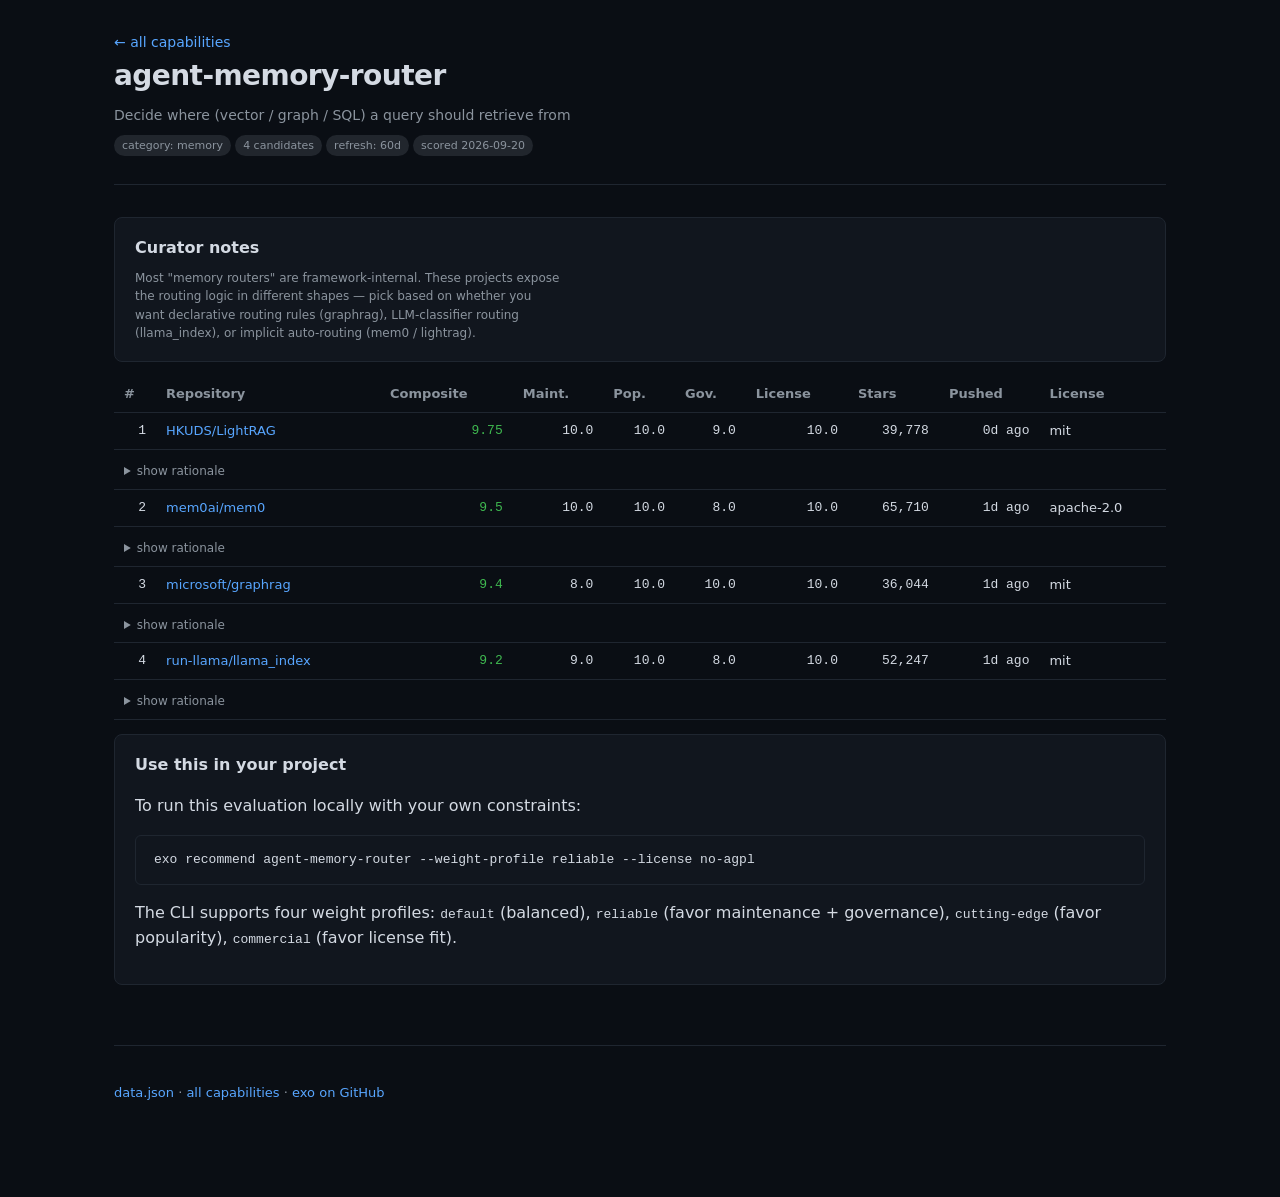
==== docs/c/agent-memory-router.html @ 886bf9c6 "leaderboard: weekly refresh 2026-09-20" ====
<!doctype html>
<html lang="en">
<head>
<meta charset="utf-8">
<meta name="viewport" content="width=device-width, initial-scale=1">
<title>exo · agent-memory-router leaderboard</title>
<meta name="description" content="Best open-source Decide where (vector / graph / SQL) a query should retrieve from. Data-driven scoring.">

<style>
  :root {
    --bg: #0a0e14; --panel: #11161e; --line: #1f2630;
    --text: #d4dae3; --muted: #8b949e; --accent: #58a6ff;
    --good: #3fb950; --warn: #d29922; --bad: #f85149;
    --chip: #21262d;
  }
  * { box-sizing: border-box; }
  body {
    margin: 0; padding: 0;
    background: var(--bg); color: var(--text);
    font-family: -apple-system, BlinkMacSystemFont, "Segoe UI", system-ui, sans-serif;
    line-height: 1.55;
  }
  .wrap { max-width: 1100px; margin: 0 auto; padding: 32px 24px 80px; }
  header { padding-bottom: 28px; border-bottom: 1px solid var(--line); margin-bottom: 32px; }
  h1 { margin: 0 0 8px; font-size: 28px; letter-spacing: -0.02em; }
  h2 { margin: 32px 0 12px; font-size: 20px; }
  h3 { margin: 24px 0 8px; font-size: 16px; }
  .sub { color: var(--muted); font-size: 14px; }
  .meta { color: var(--muted); font-size: 13px; margin-top: 8px; }
  a { color: var(--accent); text-decoration: none; }
  a:hover { text-decoration: underline; }
  .card {
    background: var(--panel); border: 1px solid var(--line); border-radius: 8px;
    padding: 18px 20px; margin: 14px 0;
  }
  .card h3 { margin-top: 0; }
  .row { display: flex; justify-content: space-between; gap: 24px; align-items: baseline; }
  .chip {
    display: inline-block; padding: 2px 8px; border-radius: 4px;
    background: var(--chip); color: var(--muted); font-size: 11px;
    font-family: "SF Mono", Menlo, monospace; margin-right: 4px;
  }
  .grade {
    font-weight: 600; font-size: 22px; min-width: 60px; text-align: right;
    font-family: "SF Mono", Menlo, monospace;
  }
  .grade-good { color: var(--good); }
  .grade-mid  { color: var(--warn); }
  .grade-low  { color: var(--bad); }
  table {
    width: 100%; border-collapse: collapse; margin: 12px 0;
    font-size: 13px;
  }
  th, td {
    padding: 8px 10px; text-align: left;
    border-bottom: 1px solid var(--line);
  }
  th { font-weight: 600; color: var(--muted); }
  td.num { font-family: "SF Mono", Menlo, monospace; text-align: right; }
  .rationale {
    font-size: 12px; color: var(--muted); font-family: "SF Mono", Menlo, monospace;
    background: var(--bg); padding: 10px 12px; border-radius: 4px;
    margin-top: 8px; white-space: pre-wrap; max-height: 200px; overflow-y: auto;
  }
  .legend { font-size: 12px; color: var(--muted); margin-top: 4px; }
  .toc { display: grid; grid-template-columns: repeat(auto-fit, minmax(260px, 1fr)); gap: 12px; }
  .toc a {
    display: block; padding: 14px 16px; border: 1px solid var(--line);
    border-radius: 6px; background: var(--panel);
    color: var(--text);
  }
  .toc a:hover { border-color: var(--accent); text-decoration: none; }
  .toc-cap-name { font-weight: 600; font-size: 14px; }
  .toc-cap-leader { color: var(--accent); font-family: "SF Mono", Menlo, monospace; font-size: 13px; margin-top: 6px; }
  .toc-cap-desc { color: var(--muted); font-size: 12px; margin-top: 4px; }
  footer { margin-top: 60px; padding-top: 24px; border-top: 1px solid var(--line); color: var(--muted); font-size: 13px; }
  .pill {
    display: inline-block; padding: 2px 8px; border-radius: 12px;
    background: var(--chip); color: var(--muted); font-size: 11px;
  }
  .install {
    background: var(--panel); border: 1px solid var(--line); border-radius: 6px;
    padding: 14px 18px; font-family: "SF Mono", Menlo, monospace; font-size: 13px;
    margin: 16px 0;
  }
</style>

</head>
<body>
<div class="wrap">
  <header>
    <div class="sub"><a href="../index.html">← all capabilities</a></div>
    <h1>agent-memory-router</h1>
    <div class="sub">Decide where (vector / graph / SQL) a query should retrieve from</div>
    <div class="meta">
      <span class="pill">category: memory</span>
      <span class="pill">4 candidates</span>
      <span class="pill">refresh: 60d</span>
      <span class="pill">scored 2026-09-20</span>
    </div>
  </header>

  <div class='card'><h3>Curator notes</h3><div class='legend' style='white-space:pre-wrap'>Most &quot;memory routers&quot; are framework-internal. These projects expose
the routing logic in different shapes — pick based on whether you
want declarative routing rules (graphrag), LLM-classifier routing
(llama_index), or implicit auto-routing (mem0 / lightrag).
</div></div>

  <table>
    <thead>
      <tr>
        <th>#</th><th>Repository</th><th class="num">Composite</th>
        <th class="num">Maint.</th><th class="num">Pop.</th>
        <th class="num">Gov.</th><th class="num">License</th>
        <th class="num">Stars</th><th class="num">Pushed</th>
        <th>License</th>
      </tr>
    </thead>
    <tbody>
      
        <tr>
          <td class="num">1</td>
          <td><a href="https://github.com/HKUDS/LightRAG" target="_blank" rel="noopener">HKUDS/LightRAG</a></td>
          <td class="num"><span class="grade-good">9.75</span></td>
          <td class="num">10.0</td>
          <td class="num">10.0</td>
          <td class="num">9.0</td>
          <td class="num">10.0</td>
          <td class="num">39,778</td>
          <td class="num">0d ago</td>
          <td>mit</td>
        </tr>
        <tr>
          <td colspan="10"><details><summary class="legend">show rationale</summary>
            <div class="rationale">maintenance: pushed 0d ago → +4.0
maintenance: 100 commits in 90d → +3.0
maintenance: 7 releases in 90d → +3.0
popularity: 39778 stars → 9
popularity bonus: 55.4 stars/day → +1.5
governance: 100 contributors → +5.0
governance: 252 open issues (manageable) → +2.0
governance: 2.0 year(s) old → +2.0 stability
license_fit: mit (no constraint) → 10.0</div>
          </details></td>
        </tr>
        <tr>
          <td class="num">2</td>
          <td><a href="https://github.com/mem0ai/mem0" target="_blank" rel="noopener">mem0ai/mem0</a></td>
          <td class="num"><span class="grade-good">9.5</span></td>
          <td class="num">10.0</td>
          <td class="num">10.0</td>
          <td class="num">8.0</td>
          <td class="num">10.0</td>
          <td class="num">65,710</td>
          <td class="num">1d ago</td>
          <td>apache-2.0</td>
        </tr>
        <tr>
          <td colspan="10"><details><summary class="legend">show rationale</summary>
            <div class="rationale">maintenance: pushed 2d ago → +4.0
maintenance: 100 commits in 90d → +3.0
maintenance: 65 releases in 90d → +3.0
popularity: 65710 stars → 10
popularity bonus: 55.3 stars/day → +1.5
governance: 100 contributors → +5.0
governance: 761 open issues (heavy) → +1.0
governance: 3.3 year(s) old → +2.0 stability
license_fit: apache-2.0 (no constraint) → 10.0</div>
          </details></td>
        </tr>
        <tr>
          <td class="num">3</td>
          <td><a href="https://github.com/microsoft/graphrag" target="_blank" rel="noopener">microsoft/graphrag</a></td>
          <td class="num"><span class="grade-good">9.4</span></td>
          <td class="num">8.0</td>
          <td class="num">10.0</td>
          <td class="num">10.0</td>
          <td class="num">10.0</td>
          <td class="num">36,044</td>
          <td class="num">1d ago</td>
          <td>mit</td>
        </tr>
        <tr>
          <td colspan="10"><details><summary class="legend">show rationale</summary>
            <div class="rationale">maintenance: pushed 1d ago → +4.0
maintenance: 24 commits in 90d → +2.0
maintenance: 2 releases in 90d → +2.0
popularity: 36044 stars → 9
popularity bonus: 39.7 stars/day → +1.5
governance: 51 contributors → +5.0
governance: 39 open issues (healthy) → +3.0
governance: 2.5 year(s) old → +2.0 stability
license_fit: mit (no constraint) → 10.0</div>
          </details></td>
        </tr>
        <tr>
          <td class="num">4</td>
          <td><a href="https://github.com/run-llama/llama_index" target="_blank" rel="noopener">run-llama/llama_index</a></td>
          <td class="num"><span class="grade-good">9.2</span></td>
          <td class="num">9.0</td>
          <td class="num">10.0</td>
          <td class="num">8.0</td>
          <td class="num">10.0</td>
          <td class="num">52,247</td>
          <td class="num">1d ago</td>
          <td>mit</td>
        </tr>
        <tr>
          <td colspan="10"><details><summary class="legend">show rationale</summary>
            <div class="rationale">maintenance: pushed 2d ago → +4.0
maintenance: 100 commits in 90d → +3.0
maintenance: 2 releases in 90d → +2.0
popularity: 52247 stars → 10
popularity bonus: 36.8 stars/day → +1.5
governance: 100 contributors → +5.0
governance: 808 open issues (heavy) → +1.0
governance: 3.9 year(s) old → +2.0 stability
license_fit: mit (no constraint) → 10.0</div>
          </details></td>
        </tr>
    </tbody>
  </table>

  <div class="card">
    <h3>Use this in your project</h3>
    <p>To run this evaluation locally with your own constraints:</p>
    <div class="install">exo recommend agent-memory-router --weight-profile reliable --license no-agpl</div>
    <p>The CLI supports four weight profiles: <code>default</code> (balanced), <code>reliable</code> (favor maintenance + governance), <code>cutting-edge</code> (favor popularity), <code>commercial</code> (favor license fit).</p>
  </div>

  <footer>
    <p><a href="../data.json">data.json</a> · <a href="../index.html">all capabilities</a> · <a href="https://github.com/MGBuilds9/exo">exo on GitHub</a></p>
  </footer>
</div>
</body>
</html>
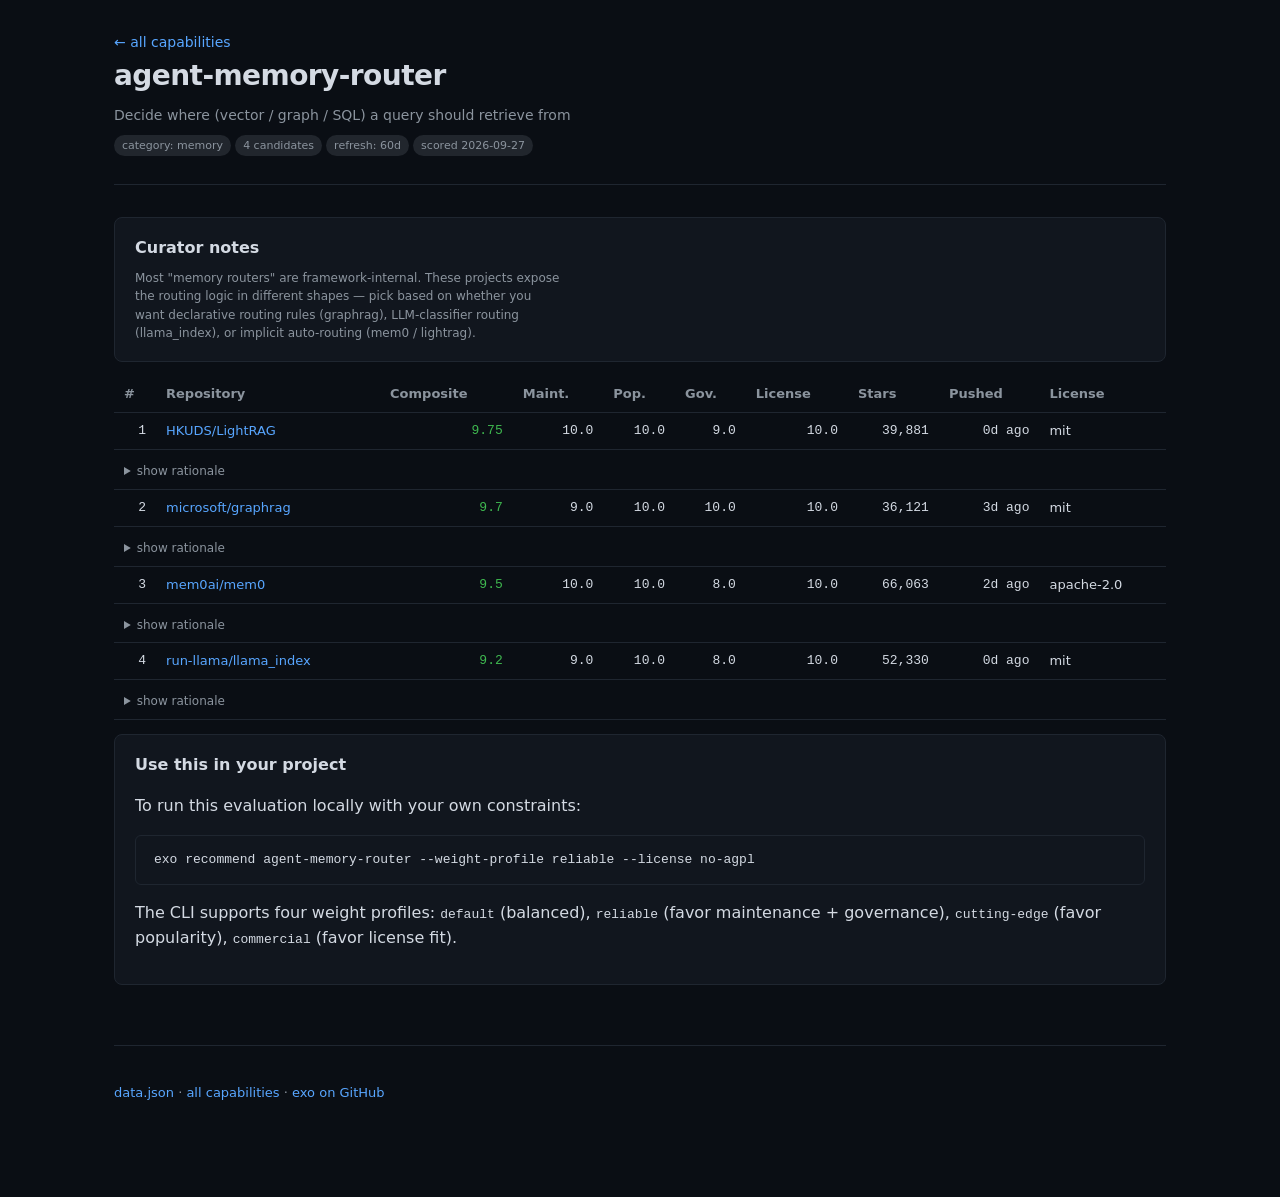
==== commit 86bceba3: "leaderboard: weekly refresh 2026-09-27" ====
--- a/docs/c/agent-memory-router.html
+++ b/docs/c/agent-memory-router.html
@@ -96,7 +96,7 @@
       <span class="pill">category: memory</span>
       <span class="pill">4 candidates</span>
       <span class="pill">refresh: 60d</span>
-      <span class="pill">scored 2026-09-20</span>
+      <span class="pill">scored 2026-09-27</span>
     </div>
   </header>
 
@@ -126,71 +126,71 @@
           <td class="num">10.0</td>
           <td class="num">9.0</td>
           <td class="num">10.0</td>
-          <td class="num">39,778</td>
+          <td class="num">39,881</td>
           <td class="num">0d ago</td>
           <td>mit</td>
         </tr>
         <tr>
           <td colspan="10"><details><summary class="legend">show rationale</summary>
-            <div class="rationale">maintenance: pushed 0d ago → +4.0
+            <div class="rationale">maintenance: pushed 1d ago → +4.0
 maintenance: 100 commits in 90d → +3.0
-maintenance: 7 releases in 90d → +3.0
-popularity: 39778 stars → 9
-popularity bonus: 55.4 stars/day → +1.5
+maintenance: 6 releases in 90d → +3.0
+popularity: 39881 stars → 9
+popularity bonus: 55.0 stars/day → +1.5
 governance: 100 contributors → +5.0
-governance: 252 open issues (manageable) → +2.0
+governance: 284 open issues (manageable) → +2.0
 governance: 2.0 year(s) old → +2.0 stability
 license_fit: mit (no constraint) → 10.0</div>
           </details></td>
         </tr>
         <tr>
           <td class="num">2</td>
+          <td><a href="https://github.com/microsoft/graphrag" target="_blank" rel="noopener">microsoft/graphrag</a></td>
+          <td class="num"><span class="grade-good">9.7</span></td>
+          <td class="num">9.0</td>
+          <td class="num">10.0</td>
+          <td class="num">10.0</td>
+          <td class="num">10.0</td>
+          <td class="num">36,121</td>
+          <td class="num">3d ago</td>
+          <td>mit</td>
+        </tr>
+        <tr>
+          <td colspan="10"><details><summary class="legend">show rationale</summary>
+            <div class="rationale">maintenance: pushed 4d ago → +4.0
+maintenance: 27 commits in 90d → +2.0
+maintenance: 3 releases in 90d → +3.0
+popularity: 36121 stars → 9
+popularity bonus: 39.5 stars/day → +1.5
+governance: 51 contributors → +5.0
+governance: 40 open issues (healthy) → +3.0
+governance: 2.5 year(s) old → +2.0 stability
+license_fit: mit (no constraint) → 10.0</div>
+          </details></td>
+        </tr>
+        <tr>
+          <td class="num">3</td>
           <td><a href="https://github.com/mem0ai/mem0" target="_blank" rel="noopener">mem0ai/mem0</a></td>
           <td class="num"><span class="grade-good">9.5</span></td>
           <td class="num">10.0</td>
           <td class="num">10.0</td>
           <td class="num">8.0</td>
           <td class="num">10.0</td>
-          <td class="num">65,710</td>
-          <td class="num">1d ago</td>
+          <td class="num">66,063</td>
+          <td class="num">2d ago</td>
           <td>apache-2.0</td>
         </tr>
         <tr>
           <td colspan="10"><details><summary class="legend">show rationale</summary>
             <div class="rationale">maintenance: pushed 2d ago → +4.0
 maintenance: 100 commits in 90d → +3.0
-maintenance: 65 releases in 90d → +3.0
-popularity: 65710 stars → 10
+maintenance: 67 releases in 90d → +3.0
+popularity: 66063 stars → 10
 popularity bonus: 55.3 stars/day → +1.5
 governance: 100 contributors → +5.0
-governance: 761 open issues (heavy) → +1.0
+governance: 750 open issues (heavy) → +1.0
 governance: 3.3 year(s) old → +2.0 stability
 license_fit: apache-2.0 (no constraint) → 10.0</div>
-          </details></td>
-        </tr>
-        <tr>
-          <td class="num">3</td>
-          <td><a href="https://github.com/microsoft/graphrag" target="_blank" rel="noopener">microsoft/graphrag</a></td>
-          <td class="num"><span class="grade-good">9.4</span></td>
-          <td class="num">8.0</td>
-          <td class="num">10.0</td>
-          <td class="num">10.0</td>
-          <td class="num">10.0</td>
-          <td class="num">36,044</td>
-          <td class="num">1d ago</td>
-          <td>mit</td>
-        </tr>
-        <tr>
-          <td colspan="10"><details><summary class="legend">show rationale</summary>
-            <div class="rationale">maintenance: pushed 1d ago → +4.0
-maintenance: 24 commits in 90d → +2.0
-maintenance: 2 releases in 90d → +2.0
-popularity: 36044 stars → 9
-popularity bonus: 39.7 stars/day → +1.5
-governance: 51 contributors → +5.0
-governance: 39 open issues (healthy) → +3.0
-governance: 2.5 year(s) old → +2.0 stability
-license_fit: mit (no constraint) → 10.0</div>
           </details></td>
         </tr>
         <tr>
@@ -201,19 +201,19 @@
           <td class="num">10.0</td>
           <td class="num">8.0</td>
           <td class="num">10.0</td>
-          <td class="num">52,247</td>
-          <td class="num">1d ago</td>
+          <td class="num">52,330</td>
+          <td class="num">0d ago</td>
           <td>mit</td>
         </tr>
         <tr>
           <td colspan="10"><details><summary class="legend">show rationale</summary>
-            <div class="rationale">maintenance: pushed 2d ago → +4.0
+            <div class="rationale">maintenance: pushed 1d ago → +4.0
 maintenance: 100 commits in 90d → +3.0
 maintenance: 2 releases in 90d → +2.0
-popularity: 52247 stars → 10
-popularity bonus: 36.8 stars/day → +1.5
+popularity: 52330 stars → 10
+popularity bonus: 36.7 stars/day → +1.5
 governance: 100 contributors → +5.0
-governance: 808 open issues (heavy) → +1.0
+governance: 887 open issues (heavy) → +1.0
 governance: 3.9 year(s) old → +2.0 stability
 license_fit: mit (no constraint) → 10.0</div>
           </details></td>
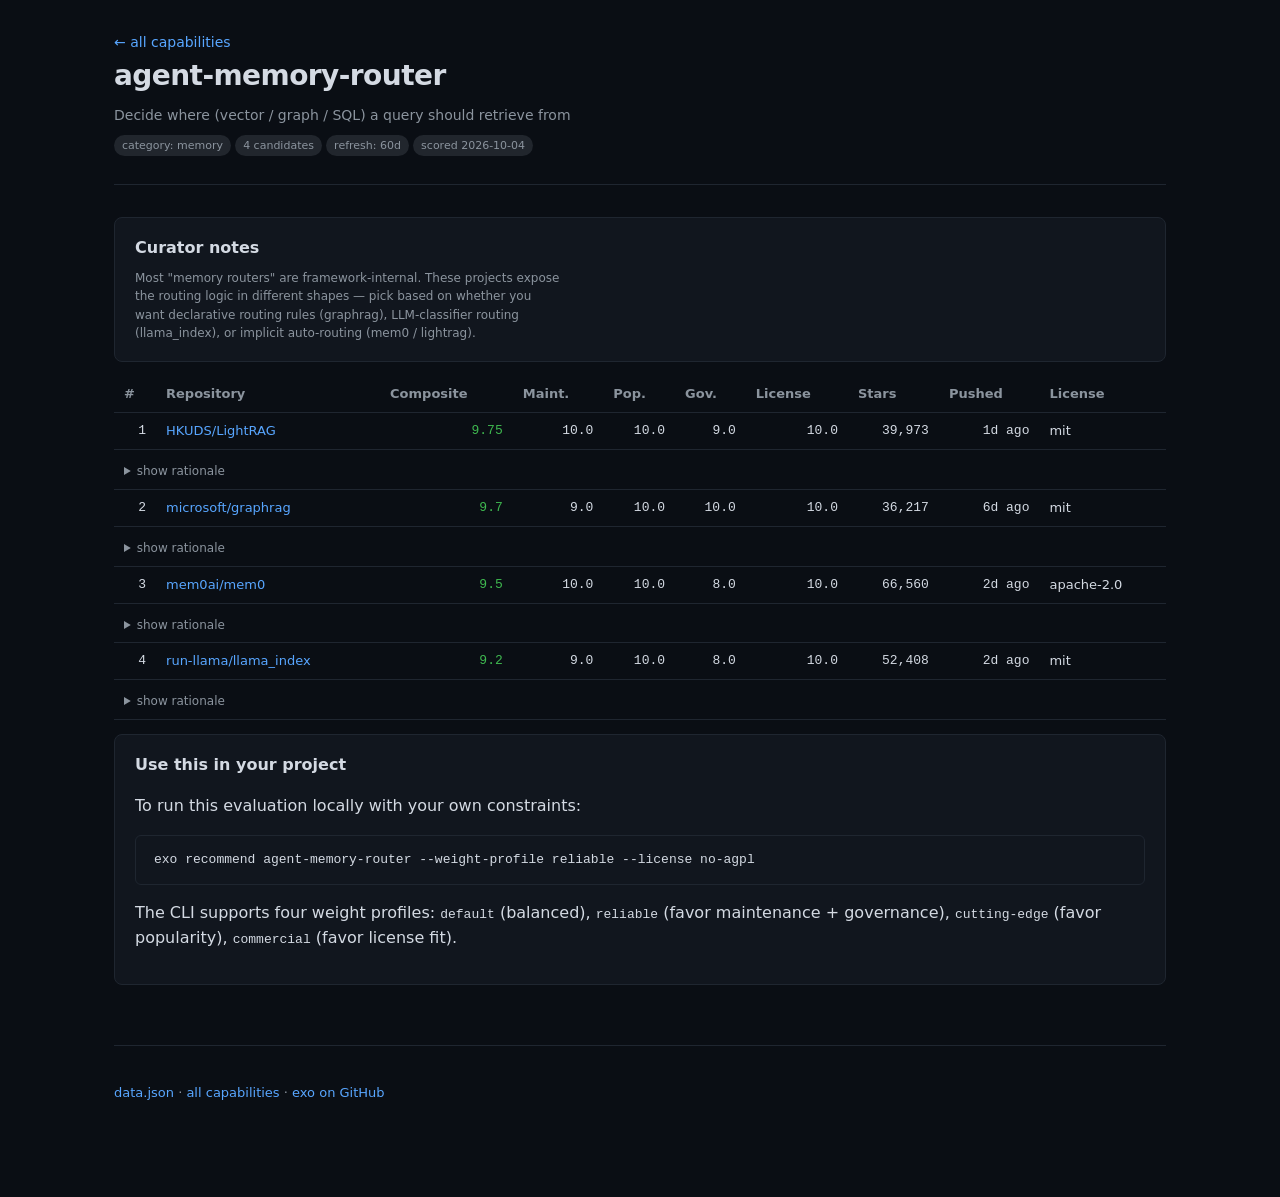
==== commit 6afa4cf5: "leaderboard: weekly refresh 2026-10-04" ====
--- a/docs/c/agent-memory-router.html
+++ b/docs/c/agent-memory-router.html
@@ -96,7 +96,7 @@
       <span class="pill">category: memory</span>
       <span class="pill">4 candidates</span>
       <span class="pill">refresh: 60d</span>
-      <span class="pill">scored 2026-09-27</span>
+      <span class="pill">scored 2026-10-04</span>
     </div>
   </header>
 
@@ -126,8 +126,8 @@
           <td class="num">10.0</td>
           <td class="num">9.0</td>
           <td class="num">10.0</td>
-          <td class="num">39,881</td>
-          <td class="num">0d ago</td>
+          <td class="num">39,973</td>
+          <td class="num">1d ago</td>
           <td>mit</td>
         </tr>
         <tr>
@@ -135,10 +135,10 @@
             <div class="rationale">maintenance: pushed 1d ago → +4.0
 maintenance: 100 commits in 90d → +3.0
 maintenance: 6 releases in 90d → +3.0
-popularity: 39881 stars → 9
-popularity bonus: 55.0 stars/day → +1.5
+popularity: 39973 stars → 9
+popularity bonus: 54.6 stars/day → +1.5
 governance: 100 contributors → +5.0
-governance: 284 open issues (manageable) → +2.0
+governance: 317 open issues (manageable) → +2.0
 governance: 2.0 year(s) old → +2.0 stability
 license_fit: mit (no constraint) → 10.0</div>
           </details></td>
@@ -151,19 +151,19 @@
           <td class="num">10.0</td>
           <td class="num">10.0</td>
           <td class="num">10.0</td>
-          <td class="num">36,121</td>
-          <td class="num">3d ago</td>
+          <td class="num">36,217</td>
+          <td class="num">6d ago</td>
           <td>mit</td>
         </tr>
         <tr>
           <td colspan="10"><details><summary class="legend">show rationale</summary>
-            <div class="rationale">maintenance: pushed 4d ago → +4.0
+            <div class="rationale">maintenance: pushed 6d ago → +4.0
 maintenance: 27 commits in 90d → +2.0
 maintenance: 3 releases in 90d → +3.0
-popularity: 36121 stars → 9
-popularity bonus: 39.5 stars/day → +1.5
+popularity: 36217 stars → 9
+popularity bonus: 39.3 stars/day → +1.5
 governance: 51 contributors → +5.0
-governance: 40 open issues (healthy) → +3.0
+governance: 48 open issues (healthy) → +3.0
 governance: 2.5 year(s) old → +2.0 stability
 license_fit: mit (no constraint) → 10.0</div>
           </details></td>
@@ -176,19 +176,19 @@
           <td class="num">10.0</td>
           <td class="num">8.0</td>
           <td class="num">10.0</td>
-          <td class="num">66,063</td>
+          <td class="num">66,560</td>
           <td class="num">2d ago</td>
           <td>apache-2.0</td>
         </tr>
         <tr>
           <td colspan="10"><details><summary class="legend">show rationale</summary>
-            <div class="rationale">maintenance: pushed 2d ago → +4.0
+            <div class="rationale">maintenance: pushed 3d ago → +4.0
 maintenance: 100 commits in 90d → +3.0
-maintenance: 67 releases in 90d → +3.0
-popularity: 66063 stars → 10
-popularity bonus: 55.3 stars/day → +1.5
+maintenance: 60 releases in 90d → +3.0
+popularity: 66560 stars → 10
+popularity bonus: 55.4 stars/day → +1.5
 governance: 100 contributors → +5.0
-governance: 750 open issues (heavy) → +1.0
+governance: 783 open issues (heavy) → +1.0
 governance: 3.3 year(s) old → +2.0 stability
 license_fit: apache-2.0 (no constraint) → 10.0</div>
           </details></td>
@@ -201,19 +201,19 @@
           <td class="num">10.0</td>
           <td class="num">8.0</td>
           <td class="num">10.0</td>
-          <td class="num">52,330</td>
-          <td class="num">0d ago</td>
+          <td class="num">52,408</td>
+          <td class="num">2d ago</td>
           <td>mit</td>
         </tr>
         <tr>
           <td colspan="10"><details><summary class="legend">show rationale</summary>
-            <div class="rationale">maintenance: pushed 1d ago → +4.0
-maintenance: 100 commits in 90d → +3.0
+            <div class="rationale">maintenance: pushed 3d ago → +4.0
+maintenance: 98 commits in 90d → +3.0
 maintenance: 2 releases in 90d → +2.0
-popularity: 52330 stars → 10
-popularity bonus: 36.7 stars/day → +1.5
+popularity: 52408 stars → 10
+popularity bonus: 36.6 stars/day → +1.5
 governance: 100 contributors → +5.0
-governance: 887 open issues (heavy) → +1.0
+governance: 862 open issues (heavy) → +1.0
 governance: 3.9 year(s) old → +2.0 stability
 license_fit: mit (no constraint) → 10.0</div>
           </details></td>
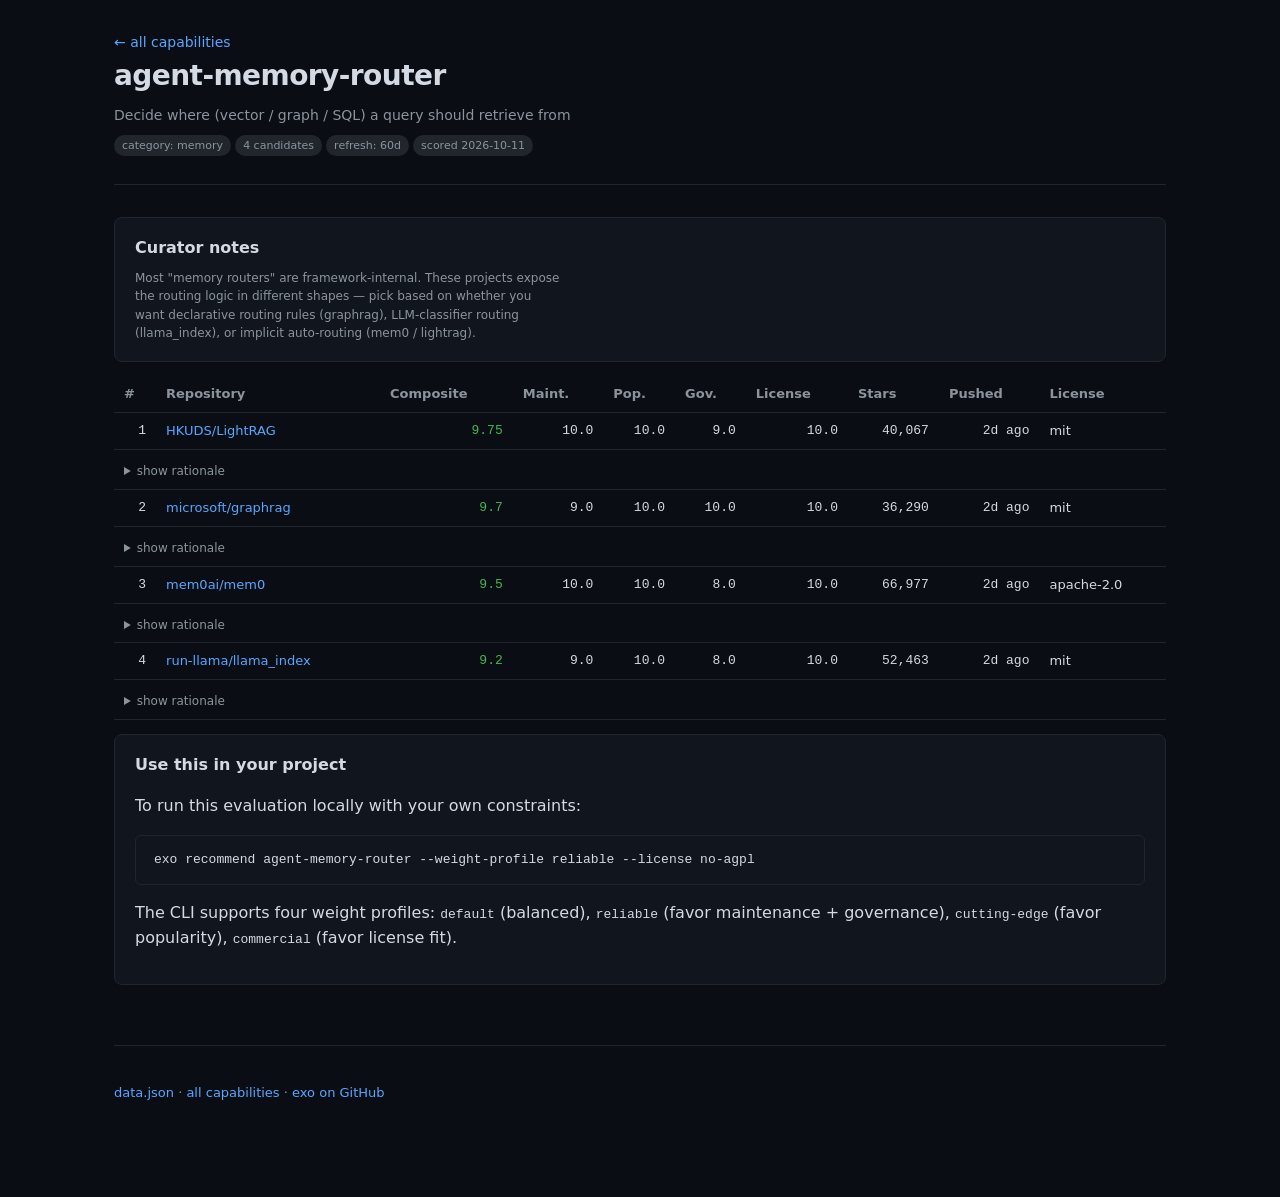
==== commit 4e3ff0df: "leaderboard: weekly refresh 2026-10-11" ====
--- a/docs/c/agent-memory-router.html
+++ b/docs/c/agent-memory-router.html
@@ -96,7 +96,7 @@
       <span class="pill">category: memory</span>
       <span class="pill">4 candidates</span>
       <span class="pill">refresh: 60d</span>
-      <span class="pill">scored 2026-10-04</span>
+      <span class="pill">scored 2026-10-11</span>
     </div>
   </header>
 
@@ -126,19 +126,19 @@
           <td class="num">10.0</td>
           <td class="num">9.0</td>
           <td class="num">10.0</td>
-          <td class="num">39,973</td>
-          <td class="num">1d ago</td>
+          <td class="num">40,067</td>
+          <td class="num">2d ago</td>
           <td>mit</td>
         </tr>
         <tr>
           <td colspan="10"><details><summary class="legend">show rationale</summary>
-            <div class="rationale">maintenance: pushed 1d ago → +4.0
+            <div class="rationale">maintenance: pushed 3d ago → +4.0
 maintenance: 100 commits in 90d → +3.0
 maintenance: 6 releases in 90d → +3.0
-popularity: 39973 stars → 9
-popularity bonus: 54.6 stars/day → +1.5
+popularity: 40067 stars → 9
+popularity bonus: 54.2 stars/day → +1.5
 governance: 100 contributors → +5.0
-governance: 317 open issues (manageable) → +2.0
+governance: 332 open issues (manageable) → +2.0
 governance: 2.0 year(s) old → +2.0 stability
 license_fit: mit (no constraint) → 10.0</div>
           </details></td>
@@ -151,19 +151,19 @@
           <td class="num">10.0</td>
           <td class="num">10.0</td>
           <td class="num">10.0</td>
-          <td class="num">36,217</td>
-          <td class="num">6d ago</td>
+          <td class="num">36,290</td>
+          <td class="num">2d ago</td>
           <td>mit</td>
         </tr>
         <tr>
           <td colspan="10"><details><summary class="legend">show rationale</summary>
-            <div class="rationale">maintenance: pushed 6d ago → +4.0
-maintenance: 27 commits in 90d → +2.0
-maintenance: 3 releases in 90d → +3.0
-popularity: 36217 stars → 9
-popularity bonus: 39.3 stars/day → +1.5
+            <div class="rationale">maintenance: pushed 3d ago → +4.0
+maintenance: 26 commits in 90d → +2.0
+maintenance: 4 releases in 90d → +3.0
+popularity: 36290 stars → 9
+popularity bonus: 39.1 stars/day → +1.5
 governance: 51 contributors → +5.0
-governance: 48 open issues (healthy) → +3.0
+governance: 52 open issues (healthy) → +3.0
 governance: 2.5 year(s) old → +2.0 stability
 license_fit: mit (no constraint) → 10.0</div>
           </details></td>
@@ -176,19 +176,19 @@
           <td class="num">10.0</td>
           <td class="num">8.0</td>
           <td class="num">10.0</td>
-          <td class="num">66,560</td>
+          <td class="num">66,977</td>
           <td class="num">2d ago</td>
           <td>apache-2.0</td>
         </tr>
         <tr>
           <td colspan="10"><details><summary class="legend">show rationale</summary>
-            <div class="rationale">maintenance: pushed 3d ago → +4.0
+            <div class="rationale">maintenance: pushed 2d ago → +4.0
 maintenance: 100 commits in 90d → +3.0
 maintenance: 60 releases in 90d → +3.0
-popularity: 66560 stars → 10
+popularity: 66977 stars → 10
 popularity bonus: 55.4 stars/day → +1.5
 governance: 100 contributors → +5.0
-governance: 783 open issues (heavy) → +1.0
+governance: 817 open issues (heavy) → +1.0
 governance: 3.3 year(s) old → +2.0 stability
 license_fit: apache-2.0 (no constraint) → 10.0</div>
           </details></td>
@@ -201,19 +201,19 @@
           <td class="num">10.0</td>
           <td class="num">8.0</td>
           <td class="num">10.0</td>
-          <td class="num">52,408</td>
+          <td class="num">52,463</td>
           <td class="num">2d ago</td>
           <td>mit</td>
         </tr>
         <tr>
           <td colspan="10"><details><summary class="legend">show rationale</summary>
             <div class="rationale">maintenance: pushed 3d ago → +4.0
-maintenance: 98 commits in 90d → +3.0
+maintenance: 100 commits in 90d → +3.0
 maintenance: 2 releases in 90d → +2.0
-popularity: 52408 stars → 10
-popularity bonus: 36.6 stars/day → +1.5
+popularity: 52463 stars → 10
+popularity bonus: 36.4 stars/day → +1.5
 governance: 100 contributors → +5.0
-governance: 862 open issues (heavy) → +1.0
+governance: 906 open issues (heavy) → +1.0
 governance: 3.9 year(s) old → +2.0 stability
 license_fit: mit (no constraint) → 10.0</div>
           </details></td>
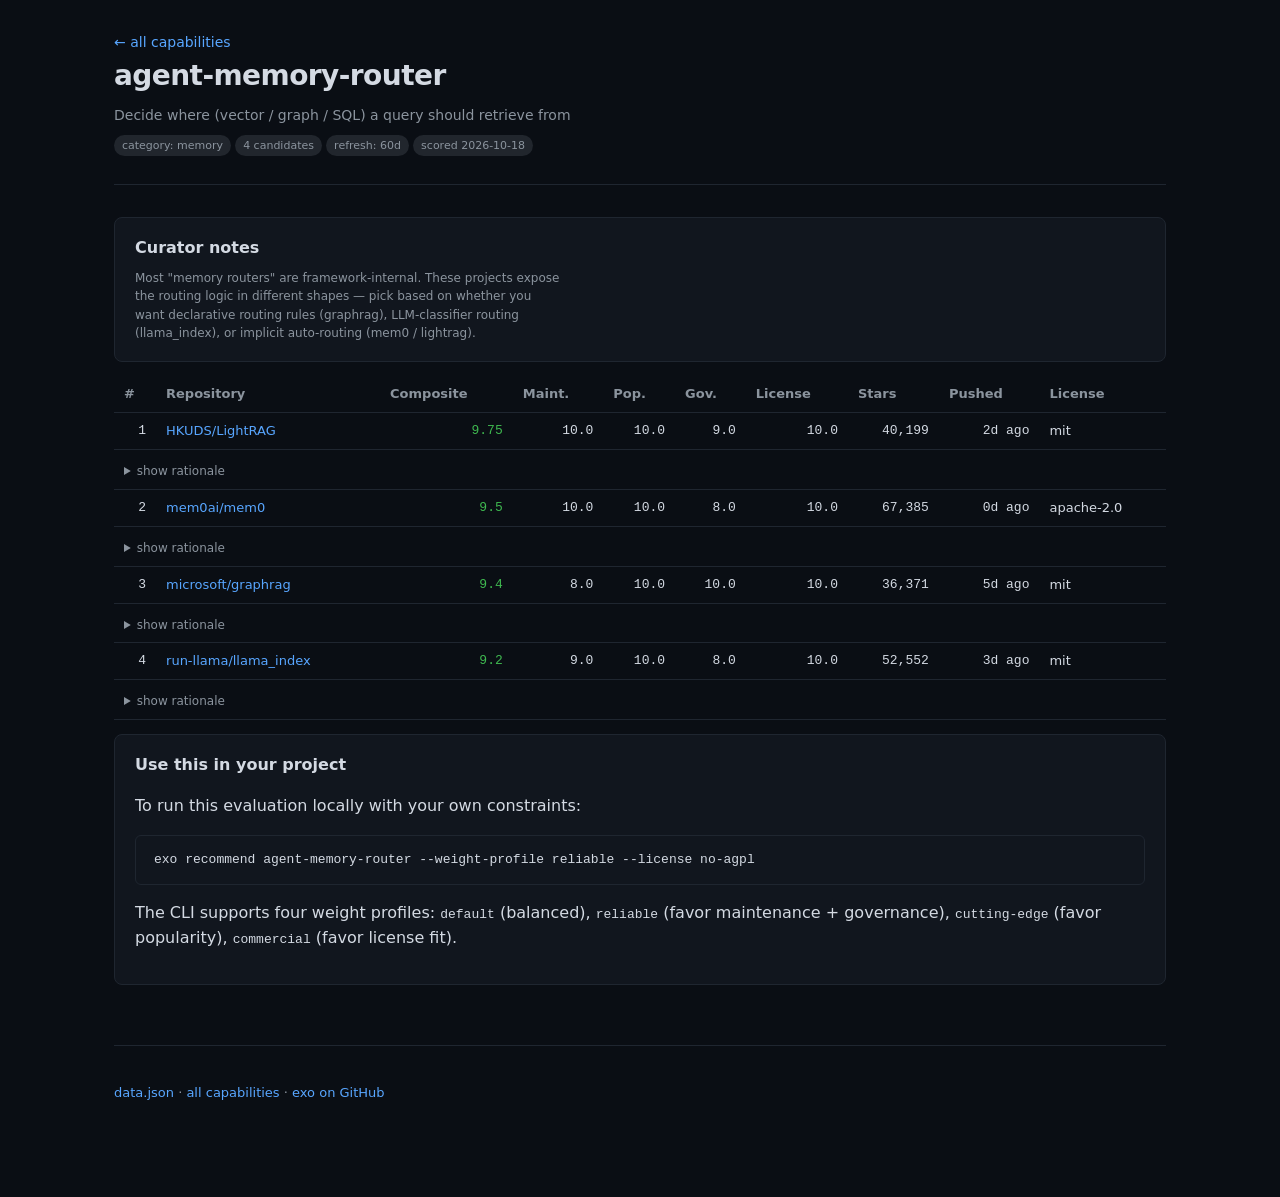
==== commit 8147ef93: "leaderboard: weekly refresh 2026-10-18" ====
--- a/docs/c/agent-memory-router.html
+++ b/docs/c/agent-memory-router.html
@@ -96,7 +96,7 @@
       <span class="pill">category: memory</span>
       <span class="pill">4 candidates</span>
       <span class="pill">refresh: 60d</span>
-      <span class="pill">scored 2026-10-11</span>
+      <span class="pill">scored 2026-10-18</span>
     </div>
   </header>
 
@@ -126,7 +126,7 @@
           <td class="num">10.0</td>
           <td class="num">9.0</td>
           <td class="num">10.0</td>
-          <td class="num">40,067</td>
+          <td class="num">40,199</td>
           <td class="num">2d ago</td>
           <td>mit</td>
         </tr>
@@ -134,63 +134,63 @@
           <td colspan="10"><details><summary class="legend">show rationale</summary>
             <div class="rationale">maintenance: pushed 3d ago → +4.0
 maintenance: 100 commits in 90d → +3.0
-maintenance: 6 releases in 90d → +3.0
-popularity: 40067 stars → 9
-popularity bonus: 54.2 stars/day → +1.5
+maintenance: 5 releases in 90d → +3.0
+popularity: 40199 stars → 9
+popularity bonus: 53.9 stars/day → +1.5
 governance: 100 contributors → +5.0
-governance: 332 open issues (manageable) → +2.0
+governance: 389 open issues (manageable) → +2.0
 governance: 2.0 year(s) old → +2.0 stability
 license_fit: mit (no constraint) → 10.0</div>
           </details></td>
         </tr>
         <tr>
           <td class="num">2</td>
-          <td><a href="https://github.com/microsoft/graphrag" target="_blank" rel="noopener">microsoft/graphrag</a></td>
-          <td class="num"><span class="grade-good">9.7</span></td>
-          <td class="num">9.0</td>
-          <td class="num">10.0</td>
-          <td class="num">10.0</td>
-          <td class="num">10.0</td>
-          <td class="num">36,290</td>
-          <td class="num">2d ago</td>
-          <td>mit</td>
-        </tr>
-        <tr>
-          <td colspan="10"><details><summary class="legend">show rationale</summary>
-            <div class="rationale">maintenance: pushed 3d ago → +4.0
-maintenance: 26 commits in 90d → +2.0
-maintenance: 4 releases in 90d → +3.0
-popularity: 36290 stars → 9
-popularity bonus: 39.1 stars/day → +1.5
-governance: 51 contributors → +5.0
-governance: 52 open issues (healthy) → +3.0
-governance: 2.5 year(s) old → +2.0 stability
-license_fit: mit (no constraint) → 10.0</div>
-          </details></td>
-        </tr>
-        <tr>
-          <td class="num">3</td>
           <td><a href="https://github.com/mem0ai/mem0" target="_blank" rel="noopener">mem0ai/mem0</a></td>
           <td class="num"><span class="grade-good">9.5</span></td>
           <td class="num">10.0</td>
           <td class="num">10.0</td>
           <td class="num">8.0</td>
           <td class="num">10.0</td>
-          <td class="num">66,977</td>
-          <td class="num">2d ago</td>
+          <td class="num">67,385</td>
+          <td class="num">0d ago</td>
           <td>apache-2.0</td>
         </tr>
         <tr>
           <td colspan="10"><details><summary class="legend">show rationale</summary>
-            <div class="rationale">maintenance: pushed 2d ago → +4.0
+            <div class="rationale">maintenance: pushed 1d ago → +4.0
 maintenance: 100 commits in 90d → +3.0
-maintenance: 60 releases in 90d → +3.0
-popularity: 66977 stars → 10
+maintenance: 56 releases in 90d → +3.0
+popularity: 67385 stars → 10
 popularity bonus: 55.4 stars/day → +1.5
 governance: 100 contributors → +5.0
-governance: 817 open issues (heavy) → +1.0
+governance: 842 open issues (heavy) → +1.0
 governance: 3.3 year(s) old → +2.0 stability
 license_fit: apache-2.0 (no constraint) → 10.0</div>
+          </details></td>
+        </tr>
+        <tr>
+          <td class="num">3</td>
+          <td><a href="https://github.com/microsoft/graphrag" target="_blank" rel="noopener">microsoft/graphrag</a></td>
+          <td class="num"><span class="grade-good">9.4</span></td>
+          <td class="num">8.0</td>
+          <td class="num">10.0</td>
+          <td class="num">10.0</td>
+          <td class="num">10.0</td>
+          <td class="num">36,371</td>
+          <td class="num">5d ago</td>
+          <td>mit</td>
+        </tr>
+        <tr>
+          <td colspan="10"><details><summary class="legend">show rationale</summary>
+            <div class="rationale">maintenance: pushed 6d ago → +4.0
+maintenance: 19 commits in 90d → +1.0
+maintenance: 3 releases in 90d → +3.0
+popularity: 36371 stars → 9
+popularity bonus: 38.9 stars/day → +1.5
+governance: 51 contributors → +5.0
+governance: 58 open issues (healthy) → +3.0
+governance: 2.6 year(s) old → +2.0 stability
+license_fit: mit (no constraint) → 10.0</div>
           </details></td>
         </tr>
         <tr>
@@ -201,20 +201,20 @@
           <td class="num">10.0</td>
           <td class="num">8.0</td>
           <td class="num">10.0</td>
-          <td class="num">52,463</td>
-          <td class="num">2d ago</td>
+          <td class="num">52,552</td>
+          <td class="num">3d ago</td>
           <td>mit</td>
         </tr>
         <tr>
           <td colspan="10"><details><summary class="legend">show rationale</summary>
-            <div class="rationale">maintenance: pushed 3d ago → +4.0
+            <div class="rationale">maintenance: pushed 4d ago → +4.0
 maintenance: 100 commits in 90d → +3.0
 maintenance: 2 releases in 90d → +2.0
-popularity: 52463 stars → 10
-popularity bonus: 36.4 stars/day → +1.5
+popularity: 52552 stars → 10
+popularity bonus: 36.3 stars/day → +1.5
 governance: 100 contributors → +5.0
-governance: 906 open issues (heavy) → +1.0
-governance: 3.9 year(s) old → +2.0 stability
+governance: 968 open issues (heavy) → +1.0
+governance: 4.0 year(s) old → +2.0 stability
 license_fit: mit (no constraint) → 10.0</div>
           </details></td>
         </tr>
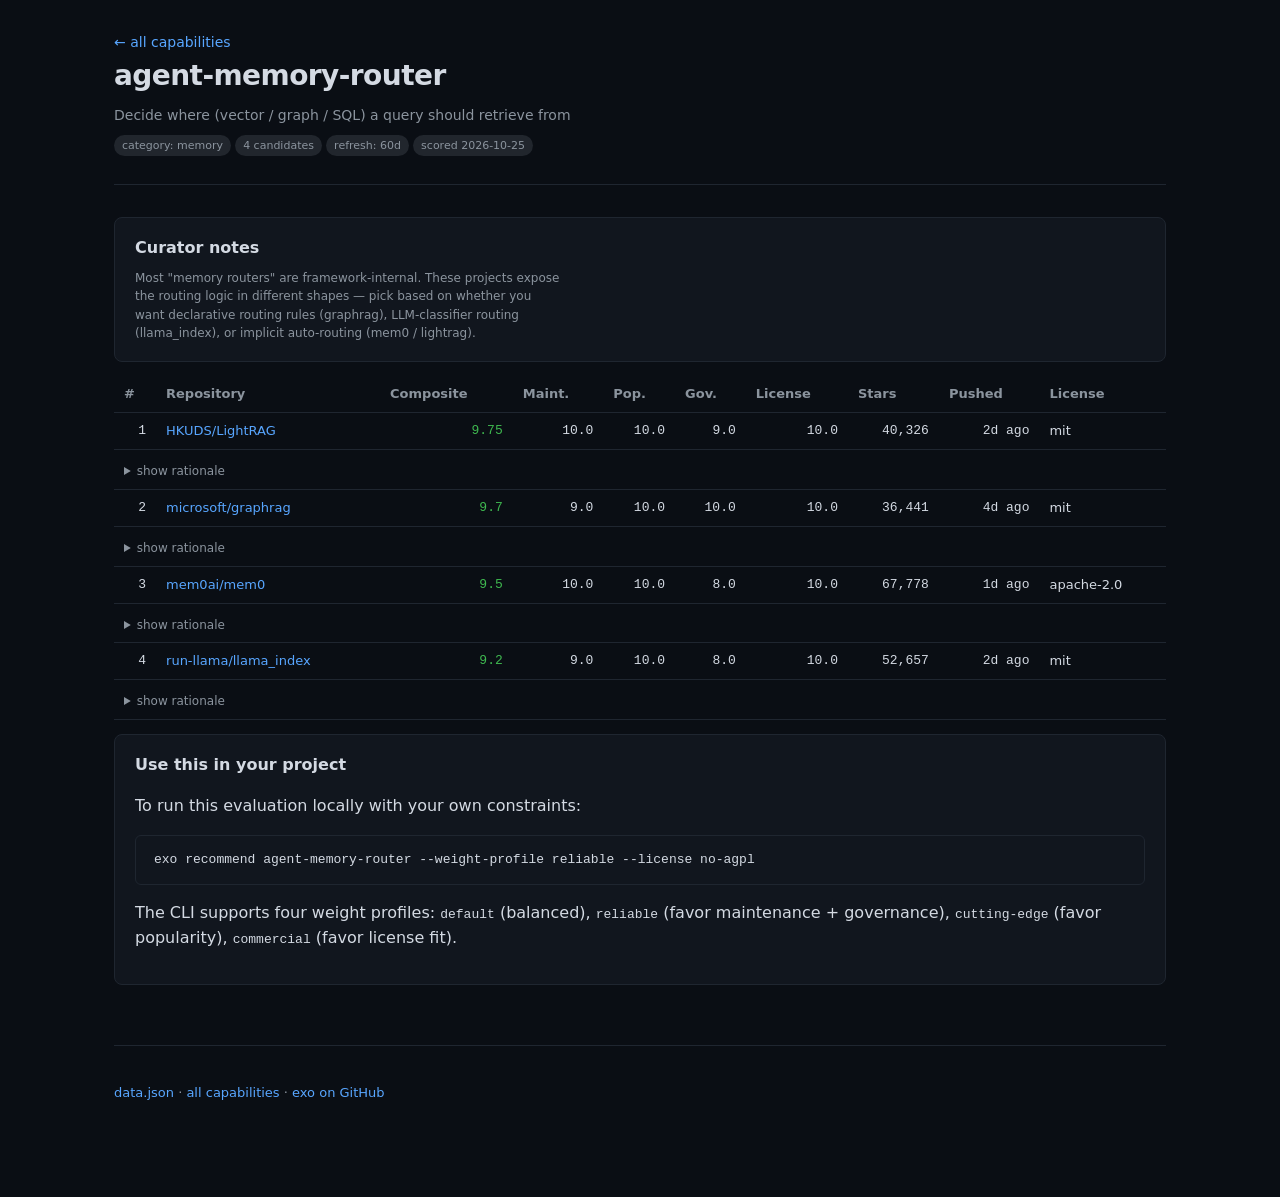
==== commit 4fd75dbf: "leaderboard: weekly refresh 2026-10-25" ====
--- a/docs/c/agent-memory-router.html
+++ b/docs/c/agent-memory-router.html
@@ -96,7 +96,7 @@
       <span class="pill">category: memory</span>
       <span class="pill">4 candidates</span>
       <span class="pill">refresh: 60d</span>
-      <span class="pill">scored 2026-10-18</span>
+      <span class="pill">scored 2026-10-25</span>
     </div>
   </header>
 
@@ -126,7 +126,7 @@
           <td class="num">10.0</td>
           <td class="num">9.0</td>
           <td class="num">10.0</td>
-          <td class="num">40,199</td>
+          <td class="num">40,326</td>
           <td class="num">2d ago</td>
           <td>mit</td>
         </tr>
@@ -135,62 +135,62 @@
             <div class="rationale">maintenance: pushed 3d ago → +4.0
 maintenance: 100 commits in 90d → +3.0
 maintenance: 5 releases in 90d → +3.0
-popularity: 40199 stars → 9
-popularity bonus: 53.9 stars/day → +1.5
+popularity: 40326 stars → 9
+popularity bonus: 53.5 stars/day → +1.5
 governance: 100 contributors → +5.0
-governance: 389 open issues (manageable) → +2.0
-governance: 2.0 year(s) old → +2.0 stability
+governance: 404 open issues (manageable) → +2.0
+governance: 2.1 year(s) old → +2.0 stability
 license_fit: mit (no constraint) → 10.0</div>
           </details></td>
         </tr>
         <tr>
           <td class="num">2</td>
+          <td><a href="https://github.com/microsoft/graphrag" target="_blank" rel="noopener">microsoft/graphrag</a></td>
+          <td class="num"><span class="grade-good">9.7</span></td>
+          <td class="num">9.0</td>
+          <td class="num">10.0</td>
+          <td class="num">10.0</td>
+          <td class="num">10.0</td>
+          <td class="num">36,441</td>
+          <td class="num">4d ago</td>
+          <td>mit</td>
+        </tr>
+        <tr>
+          <td colspan="10"><details><summary class="legend">show rationale</summary>
+            <div class="rationale">maintenance: pushed 5d ago → +4.0
+maintenance: 20 commits in 90d → +2.0
+maintenance: 3 releases in 90d → +3.0
+popularity: 36441 stars → 9
+popularity bonus: 38.7 stars/day → +1.5
+governance: 51 contributors → +5.0
+governance: 56 open issues (healthy) → +3.0
+governance: 2.6 year(s) old → +2.0 stability
+license_fit: mit (no constraint) → 10.0</div>
+          </details></td>
+        </tr>
+        <tr>
+          <td class="num">3</td>
           <td><a href="https://github.com/mem0ai/mem0" target="_blank" rel="noopener">mem0ai/mem0</a></td>
           <td class="num"><span class="grade-good">9.5</span></td>
           <td class="num">10.0</td>
           <td class="num">10.0</td>
           <td class="num">8.0</td>
           <td class="num">10.0</td>
-          <td class="num">67,385</td>
-          <td class="num">0d ago</td>
+          <td class="num">67,778</td>
+          <td class="num">1d ago</td>
           <td>apache-2.0</td>
         </tr>
         <tr>
           <td colspan="10"><details><summary class="legend">show rationale</summary>
-            <div class="rationale">maintenance: pushed 1d ago → +4.0
+            <div class="rationale">maintenance: pushed 2d ago → +4.0
 maintenance: 100 commits in 90d → +3.0
-maintenance: 56 releases in 90d → +3.0
-popularity: 67385 stars → 10
+maintenance: 51 releases in 90d → +3.0
+popularity: 67778 stars → 10
 popularity bonus: 55.4 stars/day → +1.5
 governance: 100 contributors → +5.0
-governance: 842 open issues (heavy) → +1.0
-governance: 3.3 year(s) old → +2.0 stability
+governance: 872 open issues (heavy) → +1.0
+governance: 3.4 year(s) old → +2.0 stability
 license_fit: apache-2.0 (no constraint) → 10.0</div>
-          </details></td>
-        </tr>
-        <tr>
-          <td class="num">3</td>
-          <td><a href="https://github.com/microsoft/graphrag" target="_blank" rel="noopener">microsoft/graphrag</a></td>
-          <td class="num"><span class="grade-good">9.4</span></td>
-          <td class="num">8.0</td>
-          <td class="num">10.0</td>
-          <td class="num">10.0</td>
-          <td class="num">10.0</td>
-          <td class="num">36,371</td>
-          <td class="num">5d ago</td>
-          <td>mit</td>
-        </tr>
-        <tr>
-          <td colspan="10"><details><summary class="legend">show rationale</summary>
-            <div class="rationale">maintenance: pushed 6d ago → +4.0
-maintenance: 19 commits in 90d → +1.0
-maintenance: 3 releases in 90d → +3.0
-popularity: 36371 stars → 9
-popularity bonus: 38.9 stars/day → +1.5
-governance: 51 contributors → +5.0
-governance: 58 open issues (healthy) → +3.0
-governance: 2.6 year(s) old → +2.0 stability
-license_fit: mit (no constraint) → 10.0</div>
           </details></td>
         </tr>
         <tr>
@@ -201,19 +201,19 @@
           <td class="num">10.0</td>
           <td class="num">8.0</td>
           <td class="num">10.0</td>
-          <td class="num">52,552</td>
-          <td class="num">3d ago</td>
+          <td class="num">52,657</td>
+          <td class="num">2d ago</td>
           <td>mit</td>
         </tr>
         <tr>
           <td colspan="10"><details><summary class="legend">show rationale</summary>
-            <div class="rationale">maintenance: pushed 4d ago → +4.0
-maintenance: 100 commits in 90d → +3.0
+            <div class="rationale">maintenance: pushed 2d ago → +4.0
+maintenance: 92 commits in 90d → +3.0
 maintenance: 2 releases in 90d → +2.0
-popularity: 52552 stars → 10
-popularity bonus: 36.3 stars/day → +1.5
+popularity: 52657 stars → 10
+popularity bonus: 36.2 stars/day → +1.5
 governance: 100 contributors → +5.0
-governance: 968 open issues (heavy) → +1.0
+governance: 1062 open issues (heavy) → +1.0
 governance: 4.0 year(s) old → +2.0 stability
 license_fit: mit (no constraint) → 10.0</div>
           </details></td>
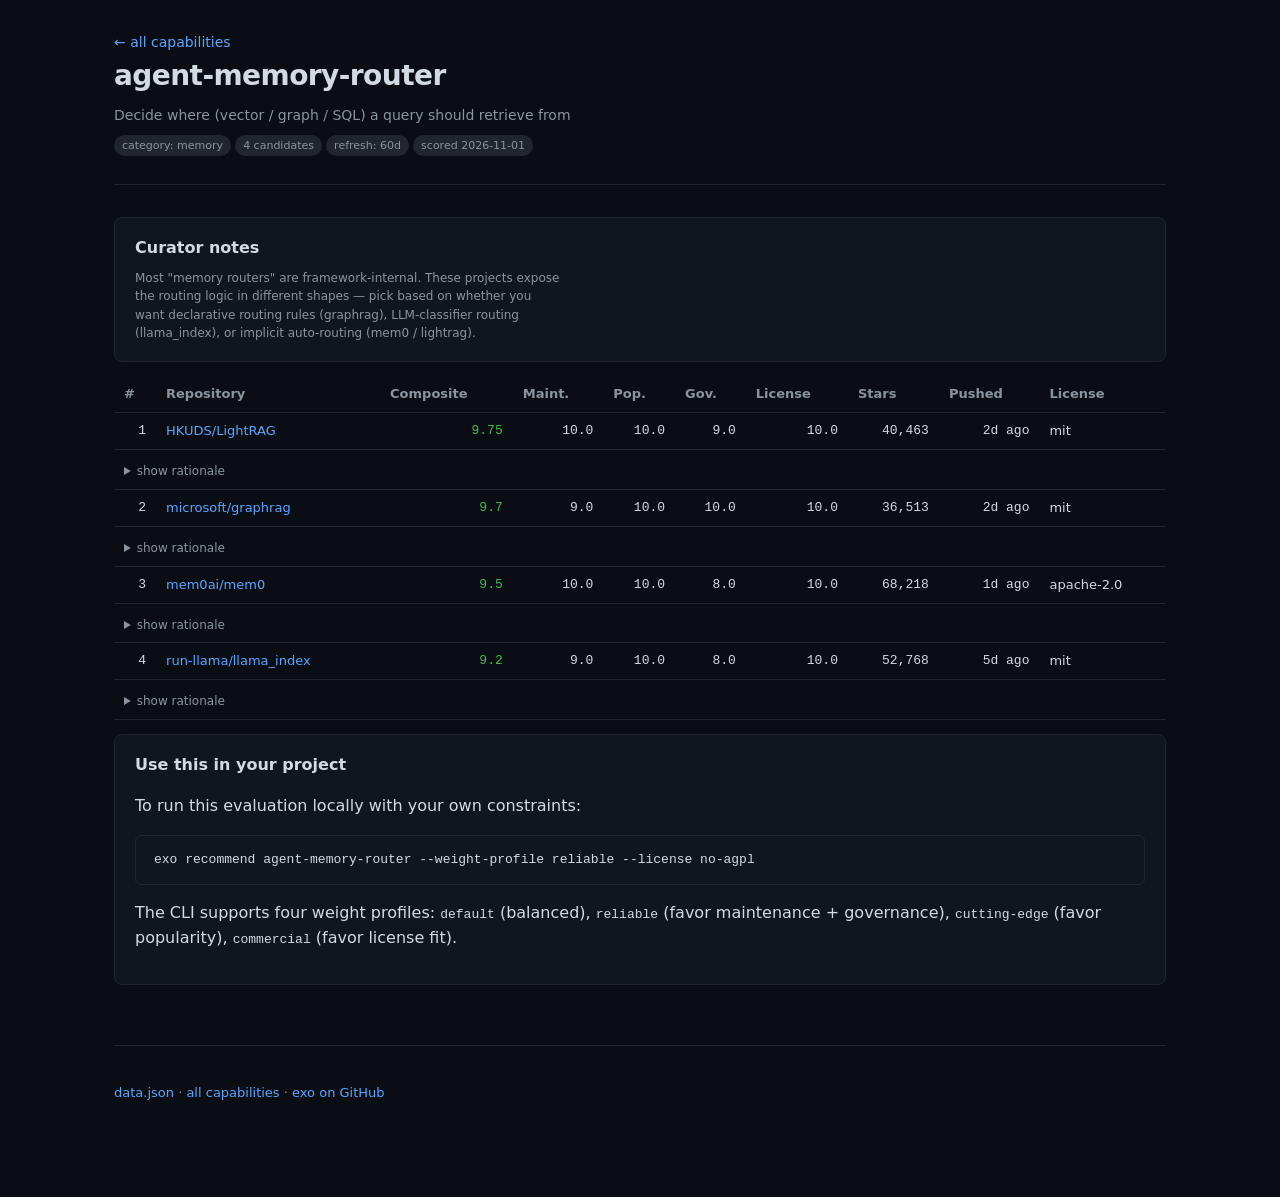
==== commit 390660cf: "leaderboard: weekly refresh 2026-11-01" ====
--- a/docs/c/agent-memory-router.html
+++ b/docs/c/agent-memory-router.html
@@ -96,7 +96,7 @@
       <span class="pill">category: memory</span>
       <span class="pill">4 candidates</span>
       <span class="pill">refresh: 60d</span>
-      <span class="pill">scored 2026-10-25</span>
+      <span class="pill">scored 2026-11-01</span>
     </div>
   </header>
 
@@ -126,7 +126,7 @@
           <td class="num">10.0</td>
           <td class="num">9.0</td>
           <td class="num">10.0</td>
-          <td class="num">40,326</td>
+          <td class="num">40,463</td>
           <td class="num">2d ago</td>
           <td>mit</td>
         </tr>
@@ -134,11 +134,11 @@
           <td colspan="10"><details><summary class="legend">show rationale</summary>
             <div class="rationale">maintenance: pushed 3d ago → +4.0
 maintenance: 100 commits in 90d → +3.0
-maintenance: 5 releases in 90d → +3.0
-popularity: 40326 stars → 9
-popularity bonus: 53.5 stars/day → +1.5
+maintenance: 4 releases in 90d → +3.0
+popularity: 40463 stars → 9
+popularity bonus: 53.2 stars/day → +1.5
 governance: 100 contributors → +5.0
-governance: 404 open issues (manageable) → +2.0
+governance: 431 open issues (manageable) → +2.0
 governance: 2.1 year(s) old → +2.0 stability
 license_fit: mit (no constraint) → 10.0</div>
           </details></td>
@@ -151,19 +151,19 @@
           <td class="num">10.0</td>
           <td class="num">10.0</td>
           <td class="num">10.0</td>
-          <td class="num">36,441</td>
-          <td class="num">4d ago</td>
+          <td class="num">36,513</td>
+          <td class="num">2d ago</td>
           <td>mit</td>
         </tr>
         <tr>
           <td colspan="10"><details><summary class="legend">show rationale</summary>
-            <div class="rationale">maintenance: pushed 5d ago → +4.0
+            <div class="rationale">maintenance: pushed 3d ago → +4.0
 maintenance: 20 commits in 90d → +2.0
 maintenance: 3 releases in 90d → +3.0
-popularity: 36441 stars → 9
-popularity bonus: 38.7 stars/day → +1.5
+popularity: 36513 stars → 9
+popularity bonus: 38.5 stars/day → +1.5
 governance: 51 contributors → +5.0
-governance: 56 open issues (healthy) → +3.0
+governance: 59 open issues (healthy) → +3.0
 governance: 2.6 year(s) old → +2.0 stability
 license_fit: mit (no constraint) → 10.0</div>
           </details></td>
@@ -176,7 +176,7 @@
           <td class="num">10.0</td>
           <td class="num">8.0</td>
           <td class="num">10.0</td>
-          <td class="num">67,778</td>
+          <td class="num">68,218</td>
           <td class="num">1d ago</td>
           <td>apache-2.0</td>
         </tr>
@@ -184,11 +184,11 @@
           <td colspan="10"><details><summary class="legend">show rationale</summary>
             <div class="rationale">maintenance: pushed 2d ago → +4.0
 maintenance: 100 commits in 90d → +3.0
-maintenance: 51 releases in 90d → +3.0
-popularity: 67778 stars → 10
-popularity bonus: 55.4 stars/day → +1.5
+maintenance: 45 releases in 90d → +3.0
+popularity: 68218 stars → 10
+popularity bonus: 55.5 stars/day → +1.5
 governance: 100 contributors → +5.0
-governance: 872 open issues (heavy) → +1.0
+governance: 895 open issues (heavy) → +1.0
 governance: 3.4 year(s) old → +2.0 stability
 license_fit: apache-2.0 (no constraint) → 10.0</div>
           </details></td>
@@ -201,19 +201,19 @@
           <td class="num">10.0</td>
           <td class="num">8.0</td>
           <td class="num">10.0</td>
-          <td class="num">52,657</td>
-          <td class="num">2d ago</td>
+          <td class="num">52,768</td>
+          <td class="num">5d ago</td>
           <td>mit</td>
         </tr>
         <tr>
           <td colspan="10"><details><summary class="legend">show rationale</summary>
-            <div class="rationale">maintenance: pushed 2d ago → +4.0
-maintenance: 92 commits in 90d → +3.0
+            <div class="rationale">maintenance: pushed 6d ago → +4.0
+maintenance: 90 commits in 90d → +3.0
 maintenance: 2 releases in 90d → +2.0
-popularity: 52657 stars → 10
-popularity bonus: 36.2 stars/day → +1.5
+popularity: 52768 stars → 10
+popularity bonus: 36.1 stars/day → +1.5
 governance: 100 contributors → +5.0
-governance: 1062 open issues (heavy) → +1.0
+governance: 1171 open issues (heavy) → +1.0
 governance: 4.0 year(s) old → +2.0 stability
 license_fit: mit (no constraint) → 10.0</div>
           </details></td>
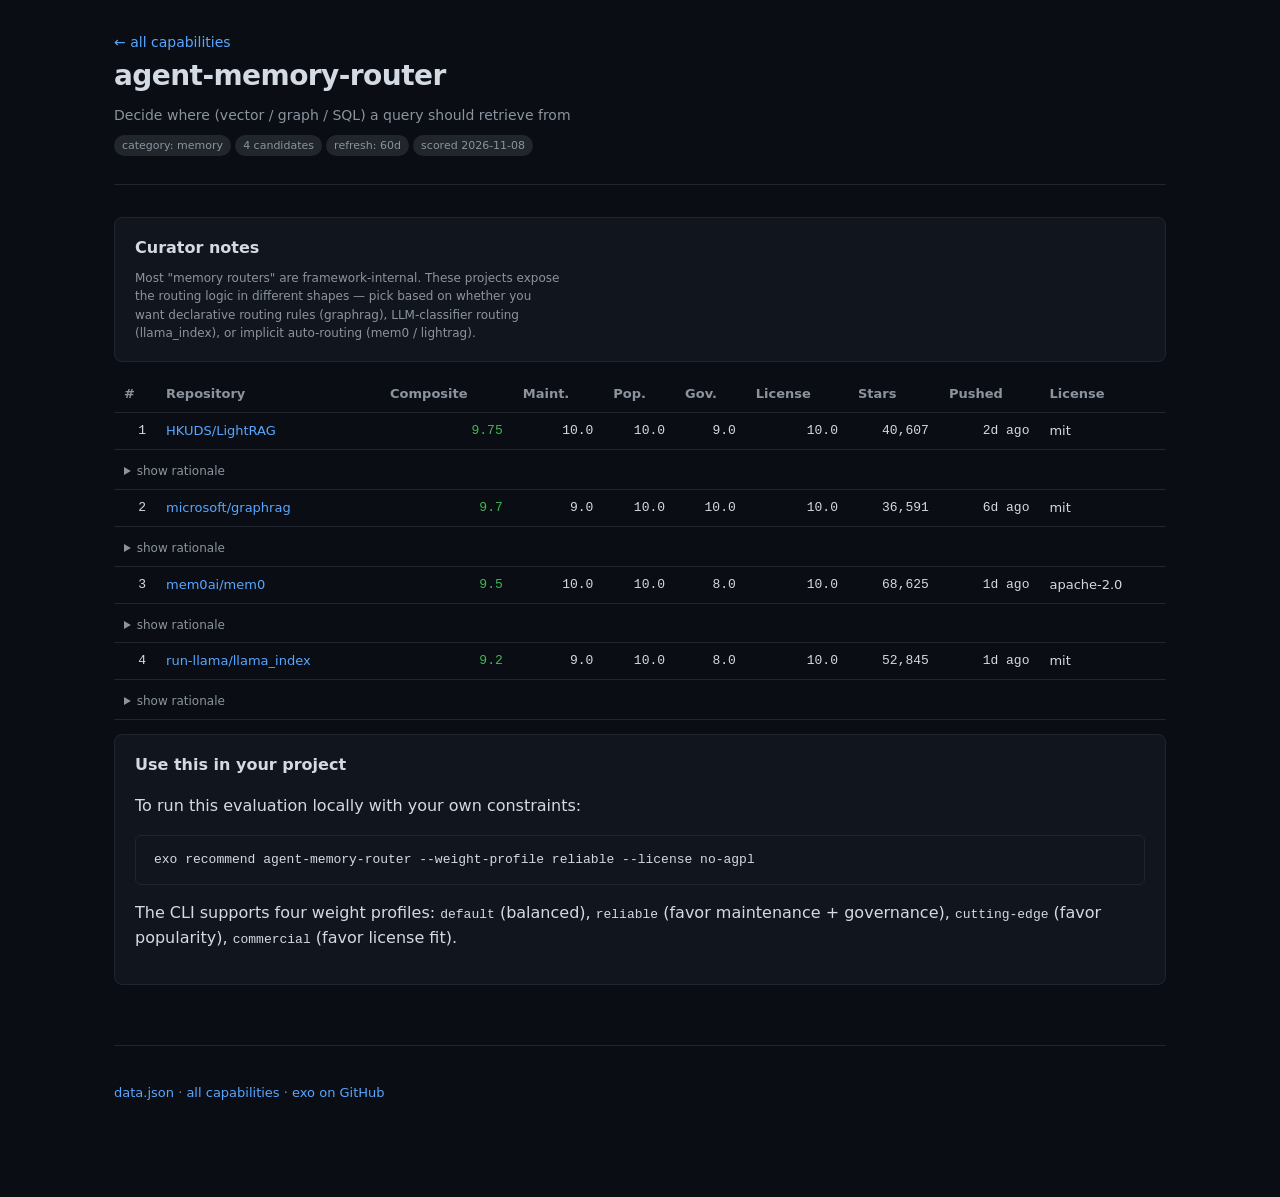
==== commit 99c9b795: "leaderboard: weekly refresh 2026-11-08" ====
--- a/docs/c/agent-memory-router.html
+++ b/docs/c/agent-memory-router.html
@@ -96,7 +96,7 @@
       <span class="pill">category: memory</span>
       <span class="pill">4 candidates</span>
       <span class="pill">refresh: 60d</span>
-      <span class="pill">scored 2026-11-01</span>
+      <span class="pill">scored 2026-11-08</span>
     </div>
   </header>
 
@@ -126,7 +126,7 @@
           <td class="num">10.0</td>
           <td class="num">9.0</td>
           <td class="num">10.0</td>
-          <td class="num">40,463</td>
+          <td class="num">40,607</td>
           <td class="num">2d ago</td>
           <td>mit</td>
         </tr>
@@ -134,11 +134,11 @@
           <td colspan="10"><details><summary class="legend">show rationale</summary>
             <div class="rationale">maintenance: pushed 3d ago → +4.0
 maintenance: 100 commits in 90d → +3.0
-maintenance: 4 releases in 90d → +3.0
-popularity: 40463 stars → 9
-popularity bonus: 53.2 stars/day → +1.5
+maintenance: 3 releases in 90d → +3.0
+popularity: 40607 stars → 9
+popularity bonus: 52.9 stars/day → +1.5
 governance: 100 contributors → +5.0
-governance: 431 open issues (manageable) → +2.0
+governance: 445 open issues (manageable) → +2.0
 governance: 2.1 year(s) old → +2.0 stability
 license_fit: mit (no constraint) → 10.0</div>
           </details></td>
@@ -151,19 +151,19 @@
           <td class="num">10.0</td>
           <td class="num">10.0</td>
           <td class="num">10.0</td>
-          <td class="num">36,513</td>
-          <td class="num">2d ago</td>
+          <td class="num">36,591</td>
+          <td class="num">6d ago</td>
           <td>mit</td>
         </tr>
         <tr>
           <td colspan="10"><details><summary class="legend">show rationale</summary>
-            <div class="rationale">maintenance: pushed 3d ago → +4.0
-maintenance: 20 commits in 90d → +2.0
+            <div class="rationale">maintenance: pushed 6d ago → +4.0
+maintenance: 21 commits in 90d → +2.0
 maintenance: 3 releases in 90d → +3.0
-popularity: 36513 stars → 9
-popularity bonus: 38.5 stars/day → +1.5
+popularity: 36591 stars → 9
+popularity bonus: 38.3 stars/day → +1.5
 governance: 51 contributors → +5.0
-governance: 59 open issues (healthy) → +3.0
+governance: 61 open issues (healthy) → +3.0
 governance: 2.6 year(s) old → +2.0 stability
 license_fit: mit (no constraint) → 10.0</div>
           </details></td>
@@ -176,7 +176,7 @@
           <td class="num">10.0</td>
           <td class="num">8.0</td>
           <td class="num">10.0</td>
-          <td class="num">68,218</td>
+          <td class="num">68,625</td>
           <td class="num">1d ago</td>
           <td>apache-2.0</td>
         </tr>
@@ -184,11 +184,11 @@
           <td colspan="10"><details><summary class="legend">show rationale</summary>
             <div class="rationale">maintenance: pushed 2d ago → +4.0
 maintenance: 100 commits in 90d → +3.0
-maintenance: 45 releases in 90d → +3.0
-popularity: 68218 stars → 10
+maintenance: 37 releases in 90d → +3.0
+popularity: 68625 stars → 10
 popularity bonus: 55.5 stars/day → +1.5
 governance: 100 contributors → +5.0
-governance: 895 open issues (heavy) → +1.0
+governance: 928 open issues (heavy) → +1.0
 governance: 3.4 year(s) old → +2.0 stability
 license_fit: apache-2.0 (no constraint) → 10.0</div>
           </details></td>
@@ -201,19 +201,19 @@
           <td class="num">10.0</td>
           <td class="num">8.0</td>
           <td class="num">10.0</td>
-          <td class="num">52,768</td>
-          <td class="num">5d ago</td>
+          <td class="num">52,845</td>
+          <td class="num">1d ago</td>
           <td>mit</td>
         </tr>
         <tr>
           <td colspan="10"><details><summary class="legend">show rationale</summary>
-            <div class="rationale">maintenance: pushed 6d ago → +4.0
-maintenance: 90 commits in 90d → +3.0
+            <div class="rationale">maintenance: pushed 2d ago → +4.0
+maintenance: 77 commits in 90d → +3.0
 maintenance: 2 releases in 90d → +2.0
-popularity: 52768 stars → 10
-popularity bonus: 36.1 stars/day → +1.5
+popularity: 52845 stars → 10
+popularity bonus: 36.0 stars/day → +1.5
 governance: 100 contributors → +5.0
-governance: 1171 open issues (heavy) → +1.0
+governance: 1324 open issues (heavy) → +1.0
 governance: 4.0 year(s) old → +2.0 stability
 license_fit: mit (no constraint) → 10.0</div>
           </details></td>
